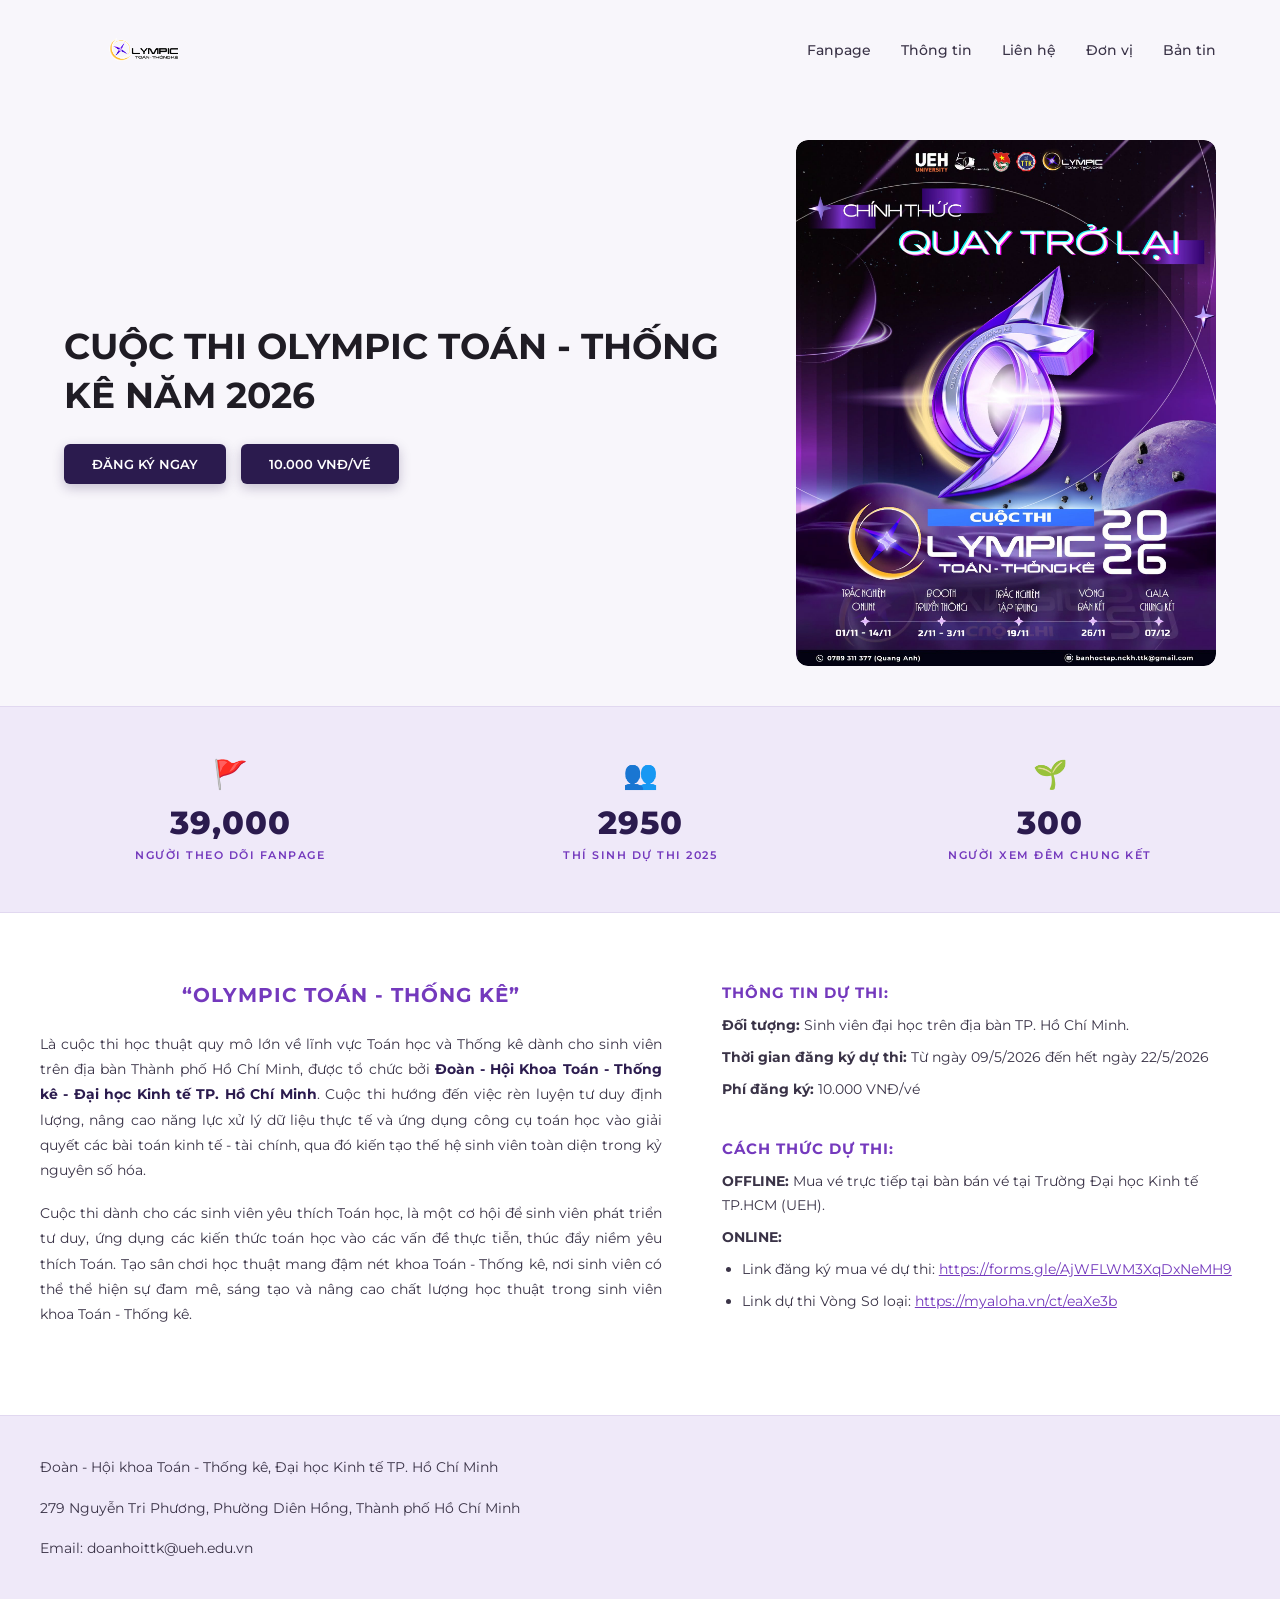
==== index.html @ d3aecaa6 "Update index.html" ====
<!DOCTYPE html>
<html lang="vi">
<head>
    <meta charset="UTF-8">
    <meta name="viewport" content="width=device-width, initial-scale=1.0">
    <title>OLYMPIC TOÁN - THỐNG KÊ 2026</title>
    <!-- Thêm font chữ Montserrat từ Google Fonts -->
    <link rel="preconnect" href="https://fonts.googleapis.com">
    <link rel="preconnect" href="https://fonts.gstatic.com" crossorigin>
    <link href="https://fonts.googleapis.com/css2?family=Montserrat:wght@400;500;600;700;800&display=swap" rel="stylesheet">
    <link rel="stylesheet" href="style.css">
</head>
<body>

<!-- Header: Chỉ hiển thị logo và thanh điều hướng -->
<header class="navbar">
    <a href="#" class="logo-area" aria-label="Olympic Toán - Thống kê">
        <img
            src="logo.png"
            alt="Logo Olympic Toán - Thống kê"
            class="logo-img"
        >
    </a>

    <nav aria-label="Menu chính">
        <ul class="nav-links">
            <li><a href="#fanpage">Fanpage</a></li>
            <li><a href="#thong-tin">Thông tin</a></li>
            <li><a href="#lien-he">Liên hệ</a></li>
            <li><a href="#don-vi">Đơn vị</a></li>
            <li><a href="#ban-tin">Bản tin</a></li>
        </ul>
    </nav>
</header>

    <!-- Nội dung chính -->
    <main class="main-content">
        <div class="hero-container">
            <div class="hero-text-box">
                <h1 class="page-title">
                    CUỘC THI OLYMPIC TOÁN - THỐNG KÊ NĂM 2026
                </h1>
                <!-- Cụm nút bấm -->
                <div class="action-buttons">
                    <a href="#dang-ky" class="btn btn-register">ĐĂNG KÝ NGAY</a>
                    <a href="#gia-ve" class="btn btn-price">10.000 VNĐ/VÉ</a>
                </div>
            </div>

            <!-- Poster cuộc thi -->
            <div class="poster-container">
                <img
                    src="poster.jpg"
                    alt="Poster cuộc thi Olympic Toán - Thống kê năm 2026"
                    class="poster-img"
                >
            </div>
        </div>
    </main>

</body>
    <!-- Section Thống kê / Con số ấn tượng -->
    <section class="stats-section">
        <div class="stats-container">
            <div class="stat-item">
                <span class="stat-icon">🚩</span>
                <h3 class="stat-number">39,000</h3>
                <p class="stat-label"> NGƯỜI THEO DÕI FANPAGE</p>
            </div>
            <div class="stat-item">
                <span class="stat-icon">👥</span>
                <h3 class="stat-number">2950</h3>
                <p class="stat-label">THÍ SINH DỰ THI 2025</p>
            </div>
            <div class="stat-item">
                <span class="stat-icon">🌱</span>
                <h3 class="stat-number">300</h3>
                <p class="stat-label"> NGƯỜI XEM ĐÊM CHUNG KẾT</p>
            </div>
        </div>
    </section>

    <!-- Section Thông tin chi tiết 2 cột -->
    <section id="thong-tin" class="info-section">
        <div class="info-container">
            <!-- Cột trái: Thông điệp / Slogan -->
            <div class="info-left">
                <h2 class="slogan-title">“OLYMPIC TOÁN - THỐNG KÊ”</h2>
                <p>Là cuộc thi học thuật quy mô lớn về lĩnh vực Toán học và Thống kê dành cho sinh viên trên địa bàn Thành phố Hồ Chí Minh, được tổ chức bởi <strong>Đoàn - Hội Khoa Toán - Thống kê - Đại học Kinh tế TP. Hồ Chí Minh</strong>. Cuộc thi hướng đến việc rèn luyện tư duy định lượng, nâng cao năng lực xử lý dữ liệu thực tế và ứng dụng công cụ toán học vào giải quyết các bài toán kinh tế - tài chính, qua đó kiến tạo thế hệ sinh viên toàn diện trong kỷ nguyên số hóa.
                <p>Cuộc thi dành cho các sinh viên yêu thích Toán học, là một cơ hội để sinh viên phát triển tư duy, ứng dụng các kiến thức toán học vào các vấn đề thực tiễn, thúc đẩy niềm yêu thích Toán. Tạo sân chơi học thuật mang đậm nét khoa Toán - Thống kê, nơi sinh viên có thể thể hiện sự đam mê, sáng tạo và nâng cao chất lượng học thuật trong sinh viên khoa Toán - Thống kê.</p>
            </div>

            <!-- Cột phải: Thông tin & Cách thức dự thi -->
            <div class="info-right">
                <div class="info-block">
                    <h3 class="block-title">THÔNG TIN DỰ THI:</h3>
                    <p><strong>Đối tượng:</strong> Sinh viên đại học trên địa bàn TP. Hồ Chí Minh.</p>
                    <p><strong>Thời gian đăng ký dự thi:</strong> Từ ngày 09/5/2026 đến hết ngày 22/5/2026</p>
                    <p><strong>Phí đăng ký:</strong> 10.000 VNĐ/vé</p>
                </div>

                <div class="info-block">
                    <h3 class="block-title">CÁCH THỨC DỰ THI:</h3>
                    <p><strong>OFFLINE:</strong> Mua vé trực tiếp tại bàn bán vé tại Trường Đại học Kinh tế TP.HCM (UEH).</p>
                    <p><strong>ONLINE:</strong></p>
                    <ul class="link-list">
                        <li>Link đăng ký mua vé dự thi: <a href="https://forms.gle/AjWFLWM3XqDxNeMH9" target="_blank" rel="noopener">https://forms.gle/AjWFLWM3XqDxNeMH9</a></li>
                        <li>Link dự thi Vòng Sơ loại: <a href="https://myaloha.vn/ct/eaXe3b" target="_blank" rel="noopener">https://myaloha.vn/ct/eaXe3b</a></li>
                    </ul>
                </div>
            </div>
        </div>
    </section>
</html>
<!-- Footer / Chân info -->
    <footer class="footer">
        <div class="footer-container">
            <div class="footer-item">
                <div class="footer-text">
                    <p>Đoàn - Hội khoa Toán - Thống kê, Đại học Kinh tế TP. Hồ Chí Minh</p>
                </div>
            </div>
            <div class="footer-item">
                <div class="footer-text">
                    <p>279 Nguyễn Tri Phương, Phường Diên Hồng, Thành phố Hồ Chí Minh</p>
                </div>
            </div>
            <div class="footer-item">
                <div class="footer-text">
                    <p>Email: doanhoittk@ueh.edu.vn</p>
                </div>
            </div>
        </div>
    </footer>
---- style.css ----
/* =========================================================
   BẢNG MÀU & THÔNG SỐ CHUNG  (muốn đổi màu cả trang -> sửa ở đây)
========================================================= */
:root {
    /* Nền sáng */
    --bg: #f8f6fb;            /* nền chính */
    --bg-white: #ffffff;
    --bg-purple-soft: #efe9f9; /* đệm tím nhạt chia giữa các phần */
    --border: #e1d8f0;

    /* Chữ */
    --text: #3a3347;
    --title: #1f1c24;

    /* Tím */
    --accent: #7439bd;         /* màu nhấn: tiêu đề, icon, link */
    --accent-dark: #2b1b4e;    /* nút, số liệu */
    --accent-hover: #3f2870;

    /* Kích thước dùng chung */
    --container: 1200px;
    --section-py: 70px;
    --gutter: 24px;
    --radius: 6px;
}


/* =========================
   CÀI ĐẶT CHUNG
========================= */
* { margin: 0; padding: 0; box-sizing: border-box; }

html { scroll-behavior: smooth; }

body {
    font-family: 'Montserrat', sans-serif;
    background-color: var(--bg);
    color: var(--text);
    min-height: 100vh;
    display: flex;
    flex-direction: column;
}

img { max-width: 100%; }

/* Khung nội dung dùng chung cho mọi phần */
.navbar,
.main-content,
.stats-container,
.info-container,
.footer-container {
    width: 100%;
    max-width: var(--container);
    margin: 0 auto;
}


/* =========================
   HEADER - LOGO VÀ MENU
========================= */
.navbar {
    padding: 10px var(--gutter);
    display: flex;
    align-items: center;
    justify-content: space-between;
    gap: 20px;
}

.logo-area {
    display: flex;
    align-items: center;
    gap: 10px;
    text-decoration: none;
    color: inherit;
    flex-shrink: 0;
}

.logo-img {
    width: 160px;
    height: 80px;
    object-fit: contain;
}

.nav-links {
    display: flex;
    align-items: center;
    justify-content: flex-end;
    gap: 30px;
    list-style: none;
}

.nav-links a {
    display: inline-block;
    padding: 5px 0;
    font-size: 14px;
    font-weight: 500;
    color: var(--text);
    text-decoration: none;
    transition: color .2s ease;
}

.nav-links a:hover { color: var(--accent); }


/* =========================
   HERO (2 CỘT)
========================= */
.main-content {
    padding: 40px var(--gutter);
    flex: 1;
    display: flex;
    align-items: center;
}

.hero-container {
    width: 100%;
    display: flex;
    align-items: center;
    justify-content: space-between;
    gap: 60px;
}

.hero-text-box { flex: 1; text-align: left; }

.page-title {
    margin: 0 0 24px;
    font-size: 36px;
    line-height: 1.35;
    font-weight: 700;
    color: var(--title);
}

.action-buttons {
    display: flex;
    gap: 15px;
    align-items: center;
}

/* Cả 2 nút dùng chung 1 kiểu */
.btn {
    display: inline-block;
    padding: 12px 28px;
    font-family: 'Montserrat', sans-serif;
    font-size: 13px;
    font-weight: 600;
    text-decoration: none;
    border-radius: var(--radius);
    background-color: var(--accent-dark);
    color: #ffffff;
    box-shadow: 0 4px 12px rgba(43, 27, 78, .25);
    transition: all .2s ease;
    text-align: center;
}

.btn:hover { background-color: var(--accent-hover); }

/* Poster */
.poster-container {
    flex: 1;
    max-width: 420px;
    margin: 0 auto;
    border-radius: 12px;
    overflow: hidden;
}

.poster-img {
    display: block;
    width: 100%;
    height: auto;
    object-fit: contain;
    border-radius: 12px;
}


/* =========================
   THỐNG KÊ  (đệm tím nhạt chia giữa hero và thông tin)
========================= */
.stats-section {
    width: 100%;
    background-color: var(--bg-purple-soft);
    border-top: 1px solid var(--border);
    border-bottom: 1px solid var(--border);
    padding: 50px var(--gutter);
}

.stats-container {
    display: flex;
    justify-content: space-around;
    align-items: stretch;
    flex-wrap: wrap;
    gap: 30px;
}

.stat-item {
    flex: 1;
    min-width: 200px;
    text-align: center;
}

.stat-icon {
    display: block;
    margin-bottom: 12px;
    font-size: 28px;
    color: var(--accent);
}

.stat-number {
    margin-bottom: 6px;
    font-size: 32px;
    font-weight: 800;
    letter-spacing: 1px;
    color: var(--accent-dark);
}

.stat-label {
    font-size: 11px;
    font-weight: 600;
    letter-spacing: 1.5px;
    text-transform: uppercase;
    color: var(--accent);
}


/* =========================
   THÔNG TIN 2 CỘT
========================= */
.info-section {
    width: 100%;
    background-color: var(--bg-white);
    padding: var(--section-py) var(--gutter);
}

.info-container {
    display: flex;
    gap: 60px;
    justify-content: space-between;
}

.info-left  { flex: 1.2; }
.info-right { flex: 1; display: flex; flex-direction: column; gap: 30px; }

/* Tiêu đề dùng chung cho cả 2 cột */
.slogan-title,
.block-title {
    color: var(--accent);
    font-weight: 700;
    letter-spacing: 1px;
}

.slogan-title {
    font-size: 20px;
    text-align: center;
    margin-bottom: 25px;
}

.block-title {
    font-size: 15px;
    margin-bottom: 12px;
}

.info-left p {
    margin-bottom: 18px;
    font-size: 14px;
    line-height: 1.8;
    text-align: justify;
    color: var(--text);
}

.info-left strong { color: var(--accent-dark); }

.info-block p,
.link-list li {
    margin-bottom: 8px;
    font-size: 14px;
    line-height: 1.7;
    color: var(--text);
}

.link-list {
    list-style-type: disc;
    padding-left: 20px;
    margin-top: 6px;
}

.link-list a {
    color: var(--accent);
    text-decoration: underline;
    word-break: break-all;
}

.link-list a:hover { color: var(--accent-dark); }


/* =========================
   FOOTER  (đệm tím nhạt)
========================= */
.footer {
    width: 100%;
    background-color: var(--bg-purple-soft);
    border-top: 1px solid var(--border);
    padding: 40px var(--gutter);
    font-family: 'Montserrat', sans-serif;
}

.footer-container {
    display: flex;
    flex-direction: column;
    gap: 18px;
}

.footer-item {
    display: flex;
    align-items: flex-start;
    gap: 15px;
    font-size: 14px;
    line-height: 1.6;
    color: var(--text);
}

.footer-icon {
    margin-top: 2px;
    font-size: 16px;
    flex-shrink: 0;
    color: var(--accent);
}

.footer-text p { margin: 0; }


/* =========================
   RESPONSIVE - MÁY TÍNH BẢNG
========================= */
@media (max-width: 900px) {
    :root { --section-py: 50px; }

    .hero-container {
        flex-direction: column;
        text-align: center;
        gap: 40px;
    }
    .hero-text-box { text-align: center; }
    .action-buttons { justify-content: center; }
    .page-title { font-size: 28px; }
    .poster-container { max-width: 350px; }

    .info-container { flex-direction: column; gap: 40px; }
    .info-left p { text-align: left; }
    .stats-container { gap: 25px; }
}


/* =========================
   RESPONSIVE - ĐIỆN THOẠI
========================= */
@media (max-width: 600px) {
    :root { --gutter: 20px; --section-py: 40px; }

    .navbar { flex-direction: column; gap: 15px; }
    .logo-img { width: 140px; height: 70px; }

    .nav-links { gap: 15px; flex-wrap: wrap; justify-content: center; }
    .nav-links a { font-size: 13px; }

    .page-title { font-size: 22px; }

    .action-buttons { flex-direction: column; width: 100%; }
    .btn { width: 100%; }
    .poster-container { max-width: 280px; }

    .stat-item { min-width: 140px; }
    .stat-number { font-size: 26px; }

    .footer-item { font-size: 13px; gap: 12px; }
}
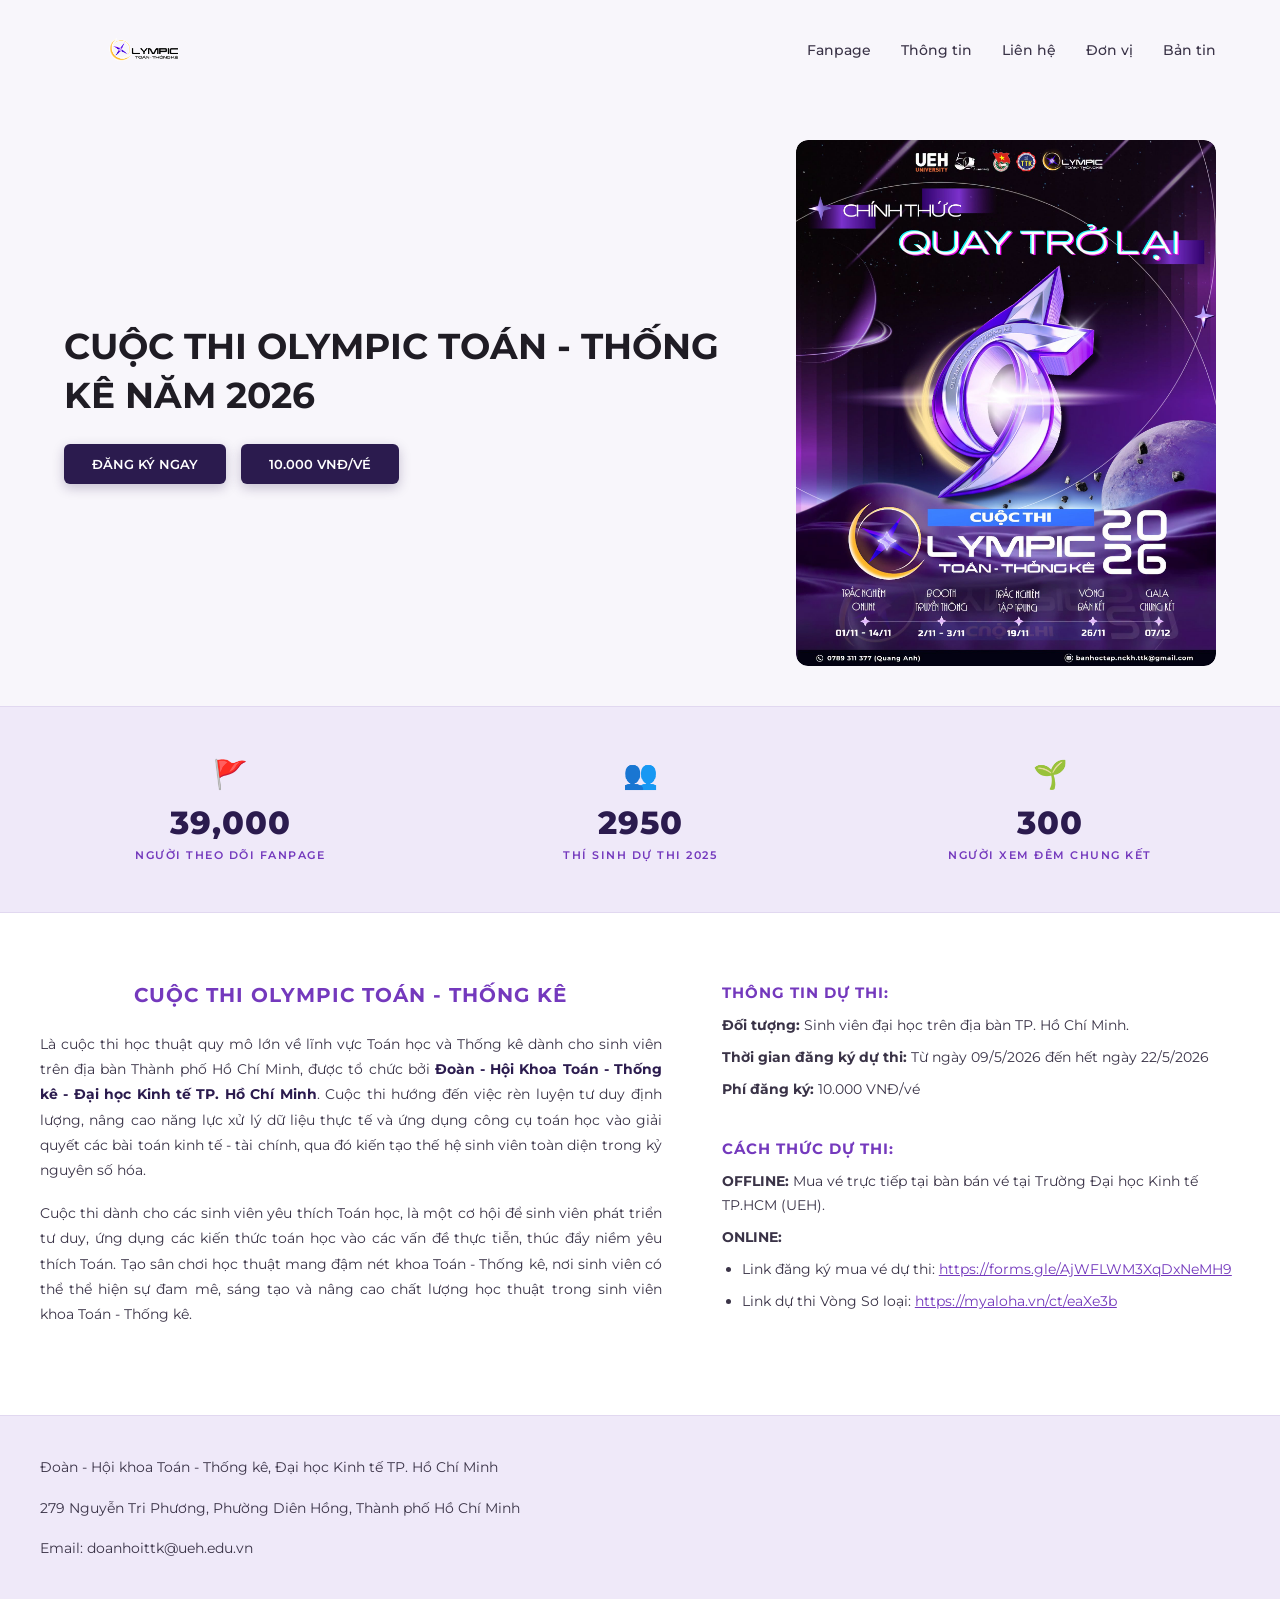
==== commit bcb36d76: "Update index.html" ====
--- a/index.html
+++ b/index.html
@@ -85,7 +85,7 @@
         <div class="info-container">
             <!-- Cột trái: Thông điệp / Slogan -->
             <div class="info-left">
-                <h2 class="slogan-title">“OLYMPIC TOÁN - THỐNG KÊ”</h2>
+                <h2 class="slogan-title">CUỘC THI OLYMPIC TOÁN - THỐNG KÊ</h2>
                 <p>Là cuộc thi học thuật quy mô lớn về lĩnh vực Toán học và Thống kê dành cho sinh viên trên địa bàn Thành phố Hồ Chí Minh, được tổ chức bởi <strong>Đoàn - Hội Khoa Toán - Thống kê - Đại học Kinh tế TP. Hồ Chí Minh</strong>. Cuộc thi hướng đến việc rèn luyện tư duy định lượng, nâng cao năng lực xử lý dữ liệu thực tế và ứng dụng công cụ toán học vào giải quyết các bài toán kinh tế - tài chính, qua đó kiến tạo thế hệ sinh viên toàn diện trong kỷ nguyên số hóa.
                 <p>Cuộc thi dành cho các sinh viên yêu thích Toán học, là một cơ hội để sinh viên phát triển tư duy, ứng dụng các kiến thức toán học vào các vấn đề thực tiễn, thúc đẩy niềm yêu thích Toán. Tạo sân chơi học thuật mang đậm nét khoa Toán - Thống kê, nơi sinh viên có thể thể hiện sự đam mê, sáng tạo và nâng cao chất lượng học thuật trong sinh viên khoa Toán - Thống kê.</p>
             </div>
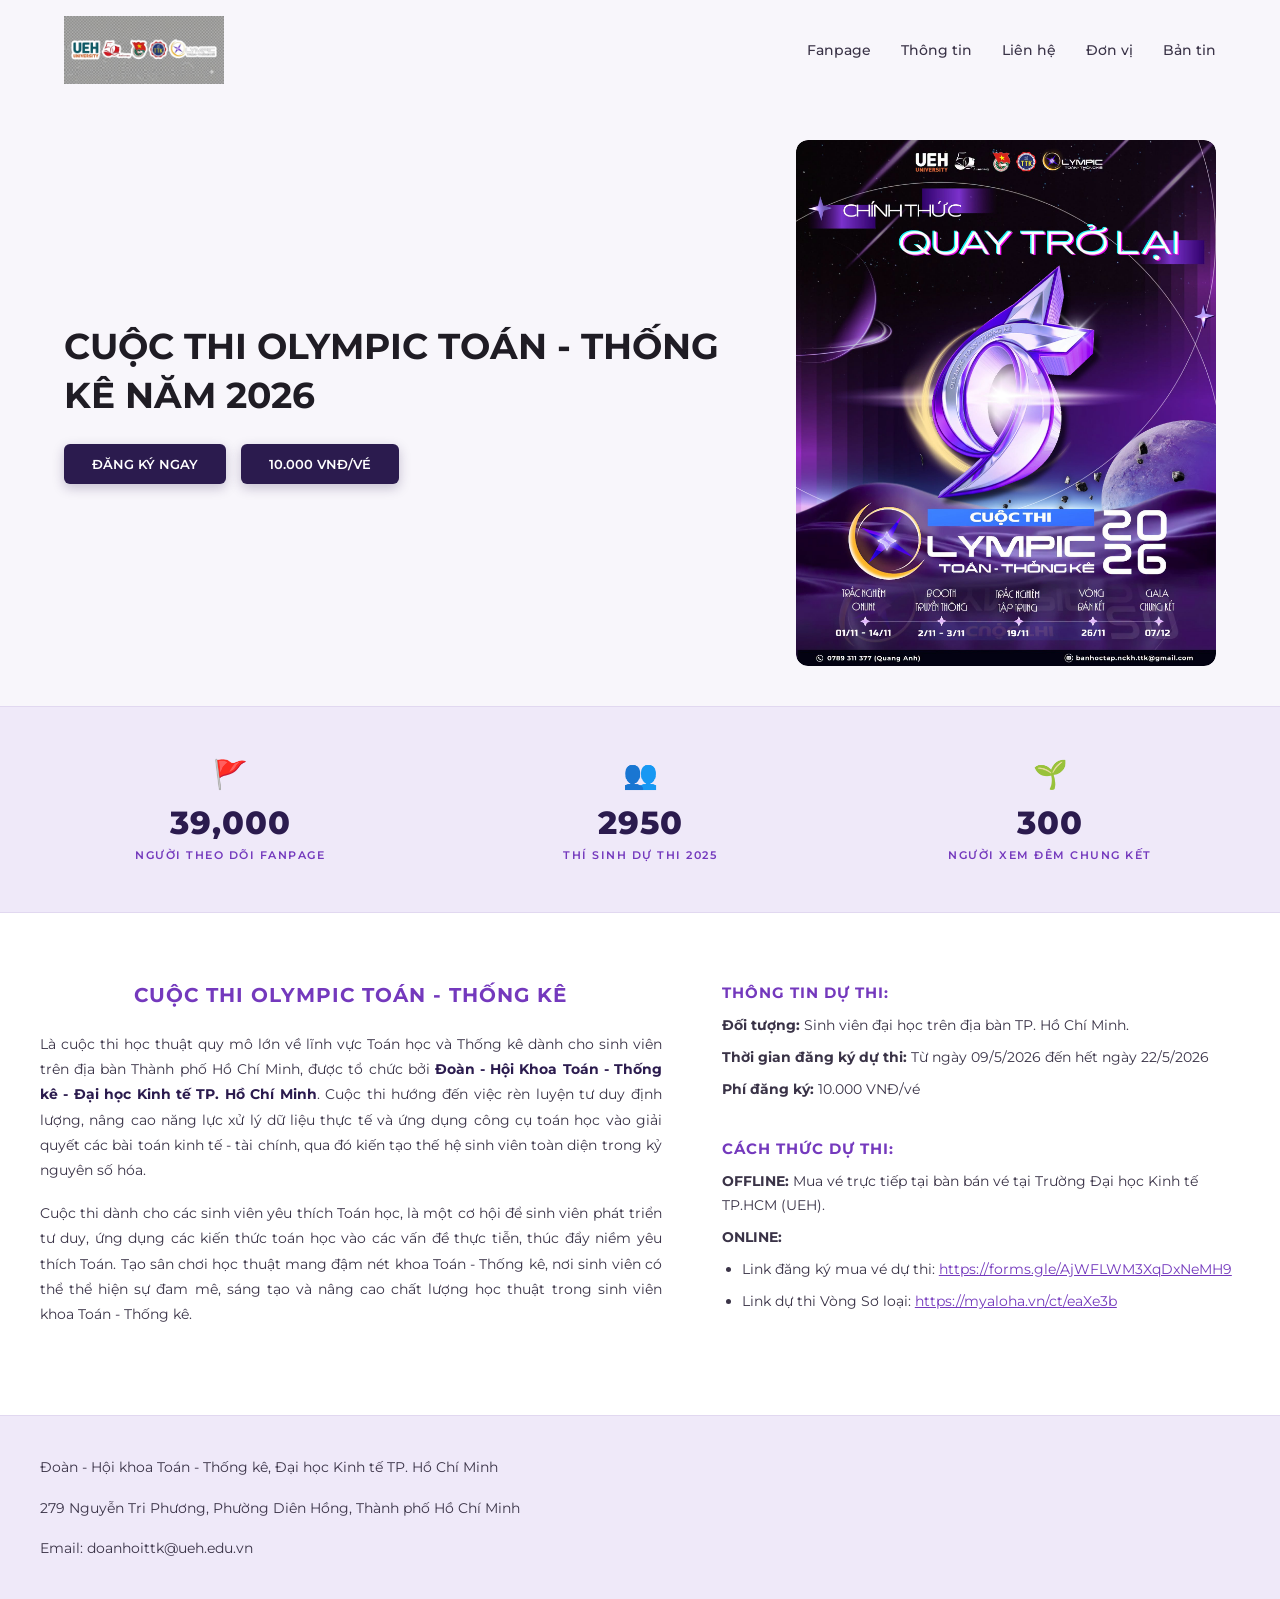
==== commit 4bd3d8ef: "Update index.html" ====
--- a/index.html
+++ b/index.html
@@ -24,7 +24,7 @@
 
     <nav aria-label="Menu chính">
         <ul class="nav-links">
-            <li><a href="#fanpage">Fanpage</a></li>
+            <li><a href="https://www.facebook.com/doanhoi.ttk">Fanpage</a></li>
             <li><a href="#thong-tin">Thông tin</a></li>
             <li><a href="#lien-he">Liên hệ</a></li>
             <li><a href="#don-vi">Đơn vị</a></li>
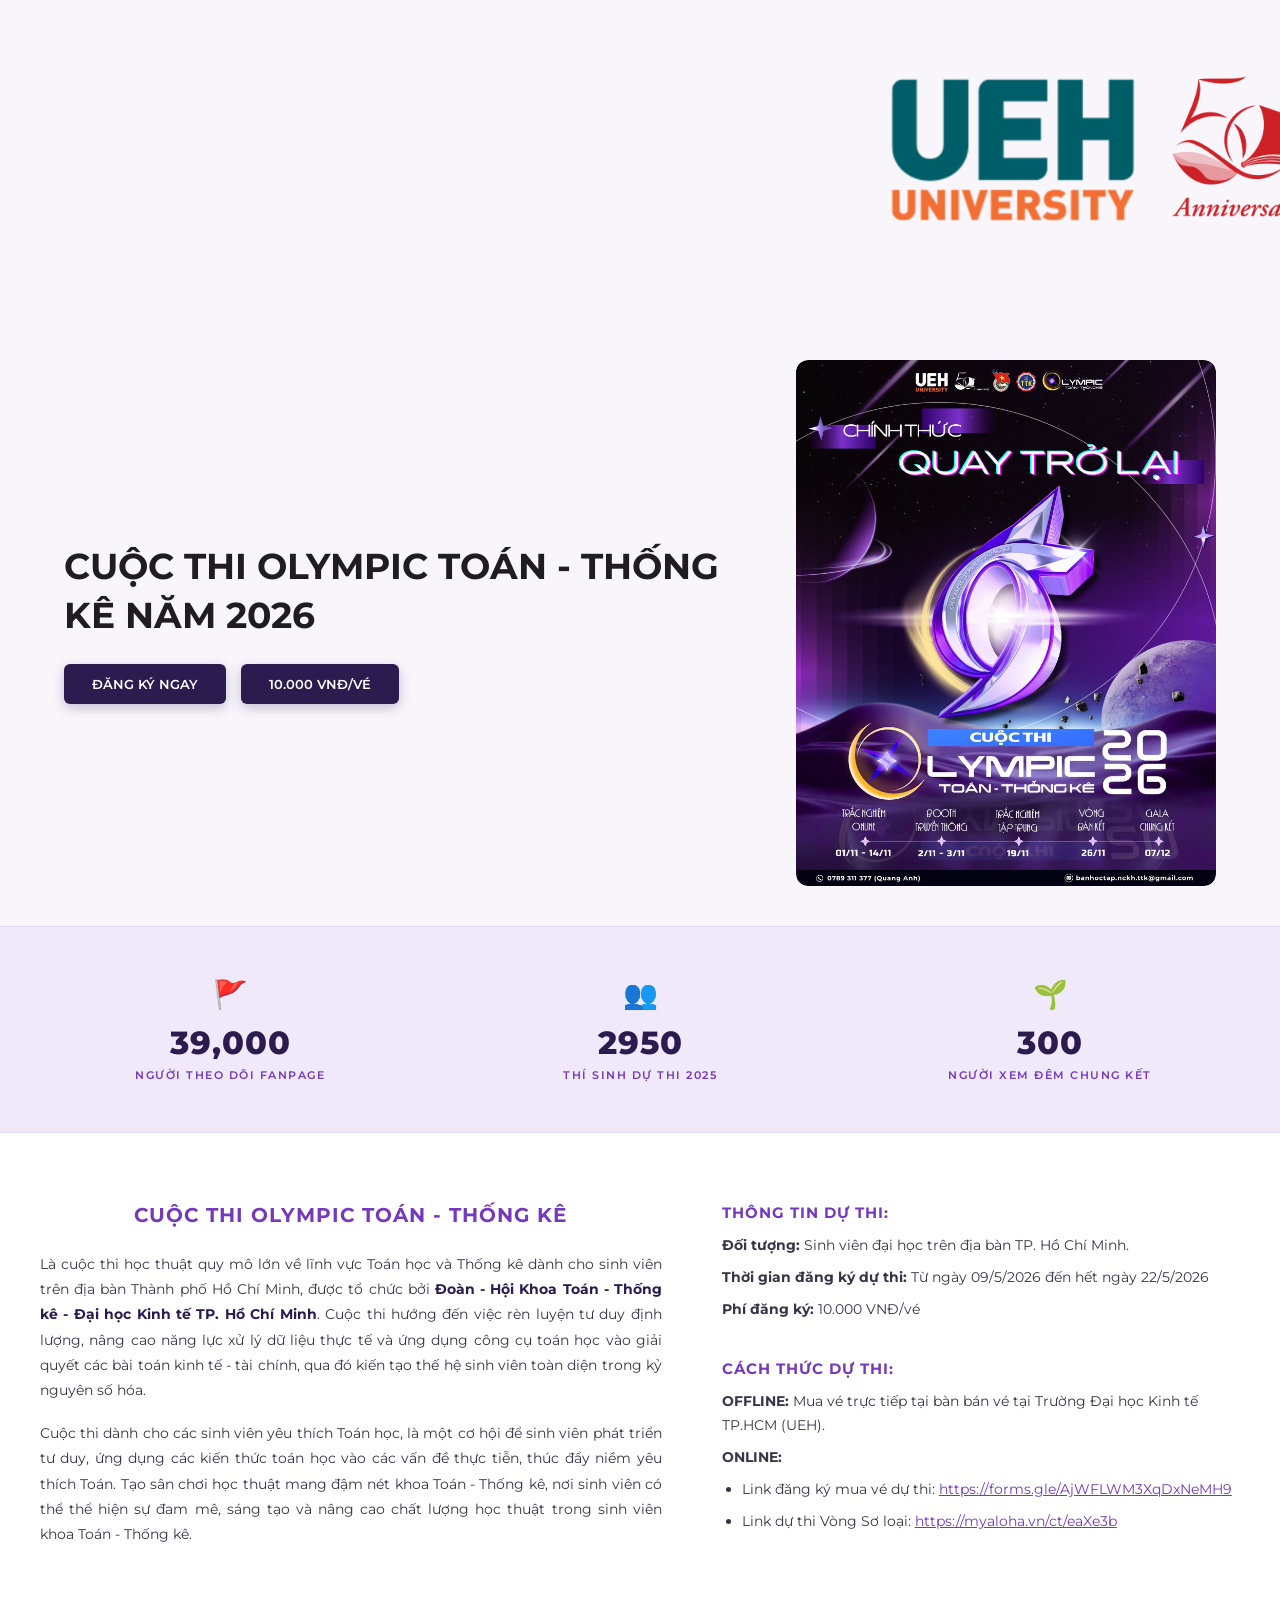
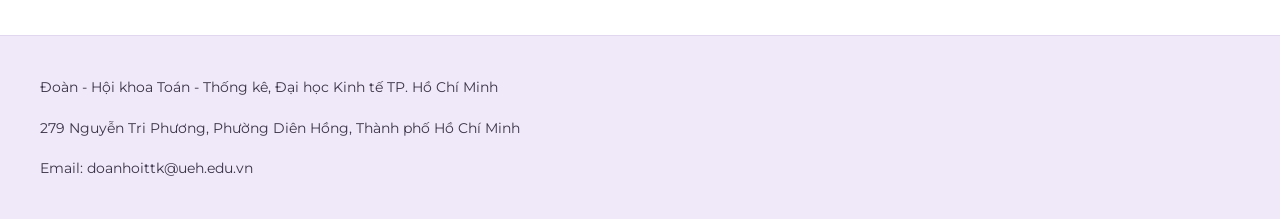
==== commit 8ec282fc: "Update index.html" ====
--- a/index.html
+++ b/index.html
@@ -28,7 +28,7 @@
             <li><a href="#thong-tin">Thông tin</a></li>
             <li><a href="#lien-he">Liên hệ</a></li>
             <li><a href="#don-vi">Đơn vị</a></li>
-            <li><a href="#ban-tin">Bản tin</a></li>
+            <li><a href="https://github.com/thaolehoanghuongwork-rgb/OLYMPIC-TTK/blob/main/bantin.html">Bản tin</a></li>
         </ul>
     </nav>
 </header>
--- a/style.css
+++ b/style.css
@@ -76,8 +76,8 @@
 }
 
 .logo-img {
-    width: 160px;
-    height: 80px;
+    width: 3000px;
+    height: 300px;
     object-fit: contain;
 }
 
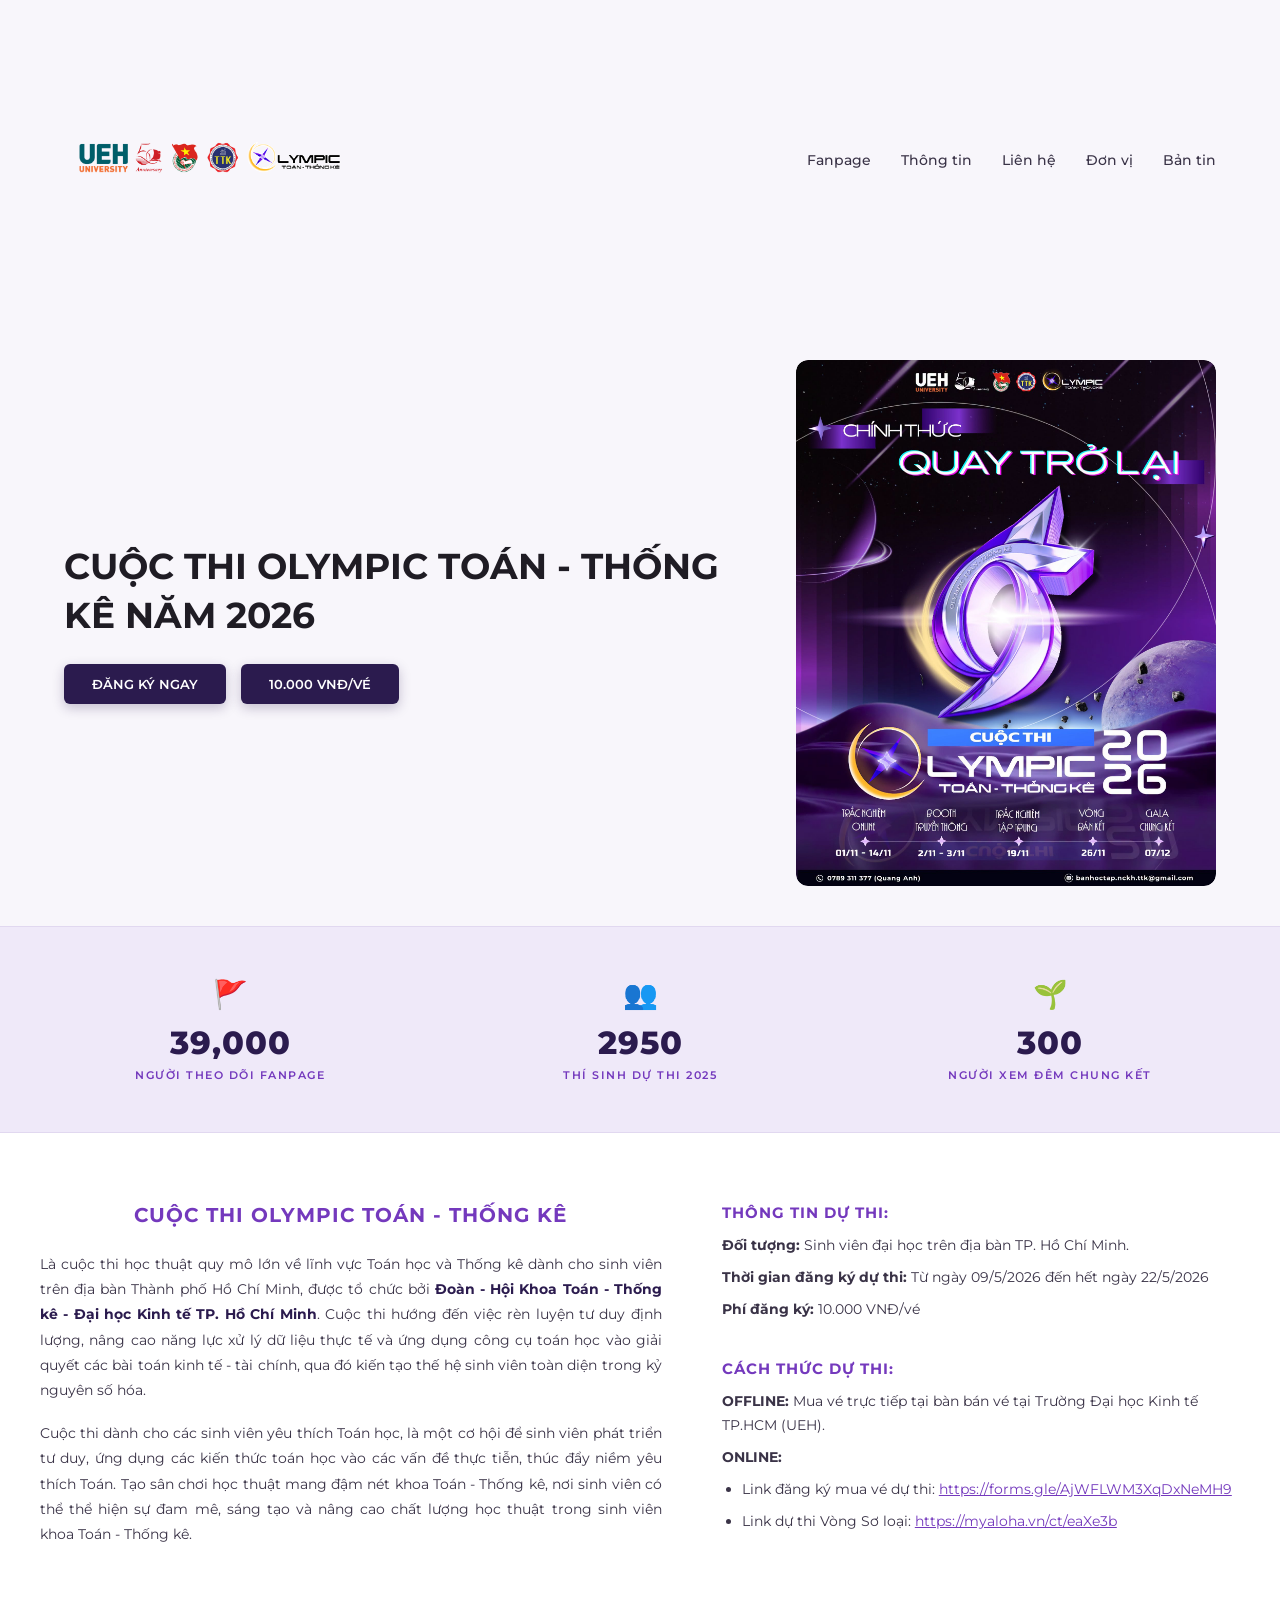
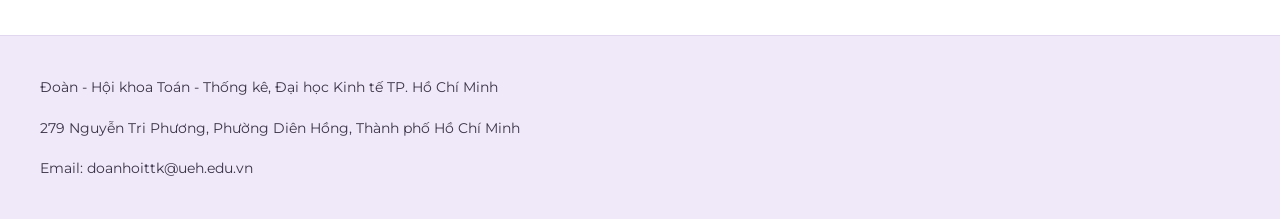
==== commit 14fb36a1: "Update index.html" ====
--- a/index.html
+++ b/index.html
@@ -28,7 +28,7 @@
             <li><a href="#thong-tin">Thông tin</a></li>
             <li><a href="#lien-he">Liên hệ</a></li>
             <li><a href="#don-vi">Đơn vị</a></li>
-            <li><a href="https://github.com/thaolehoanghuongwork-rgb/OLYMPIC-TTK/blob/main/bantin.html">Bản tin</a></li>
+            <li><a href="bantin.html">Bản tin</a></li>
         </ul>
     </nav>
 </header>
--- a/style.css
+++ b/style.css
@@ -76,7 +76,7 @@
 }
 
 .logo-img {
-    width: 3000px;
+    width: 300px;
     height: 300px;
     object-fit: contain;
 }
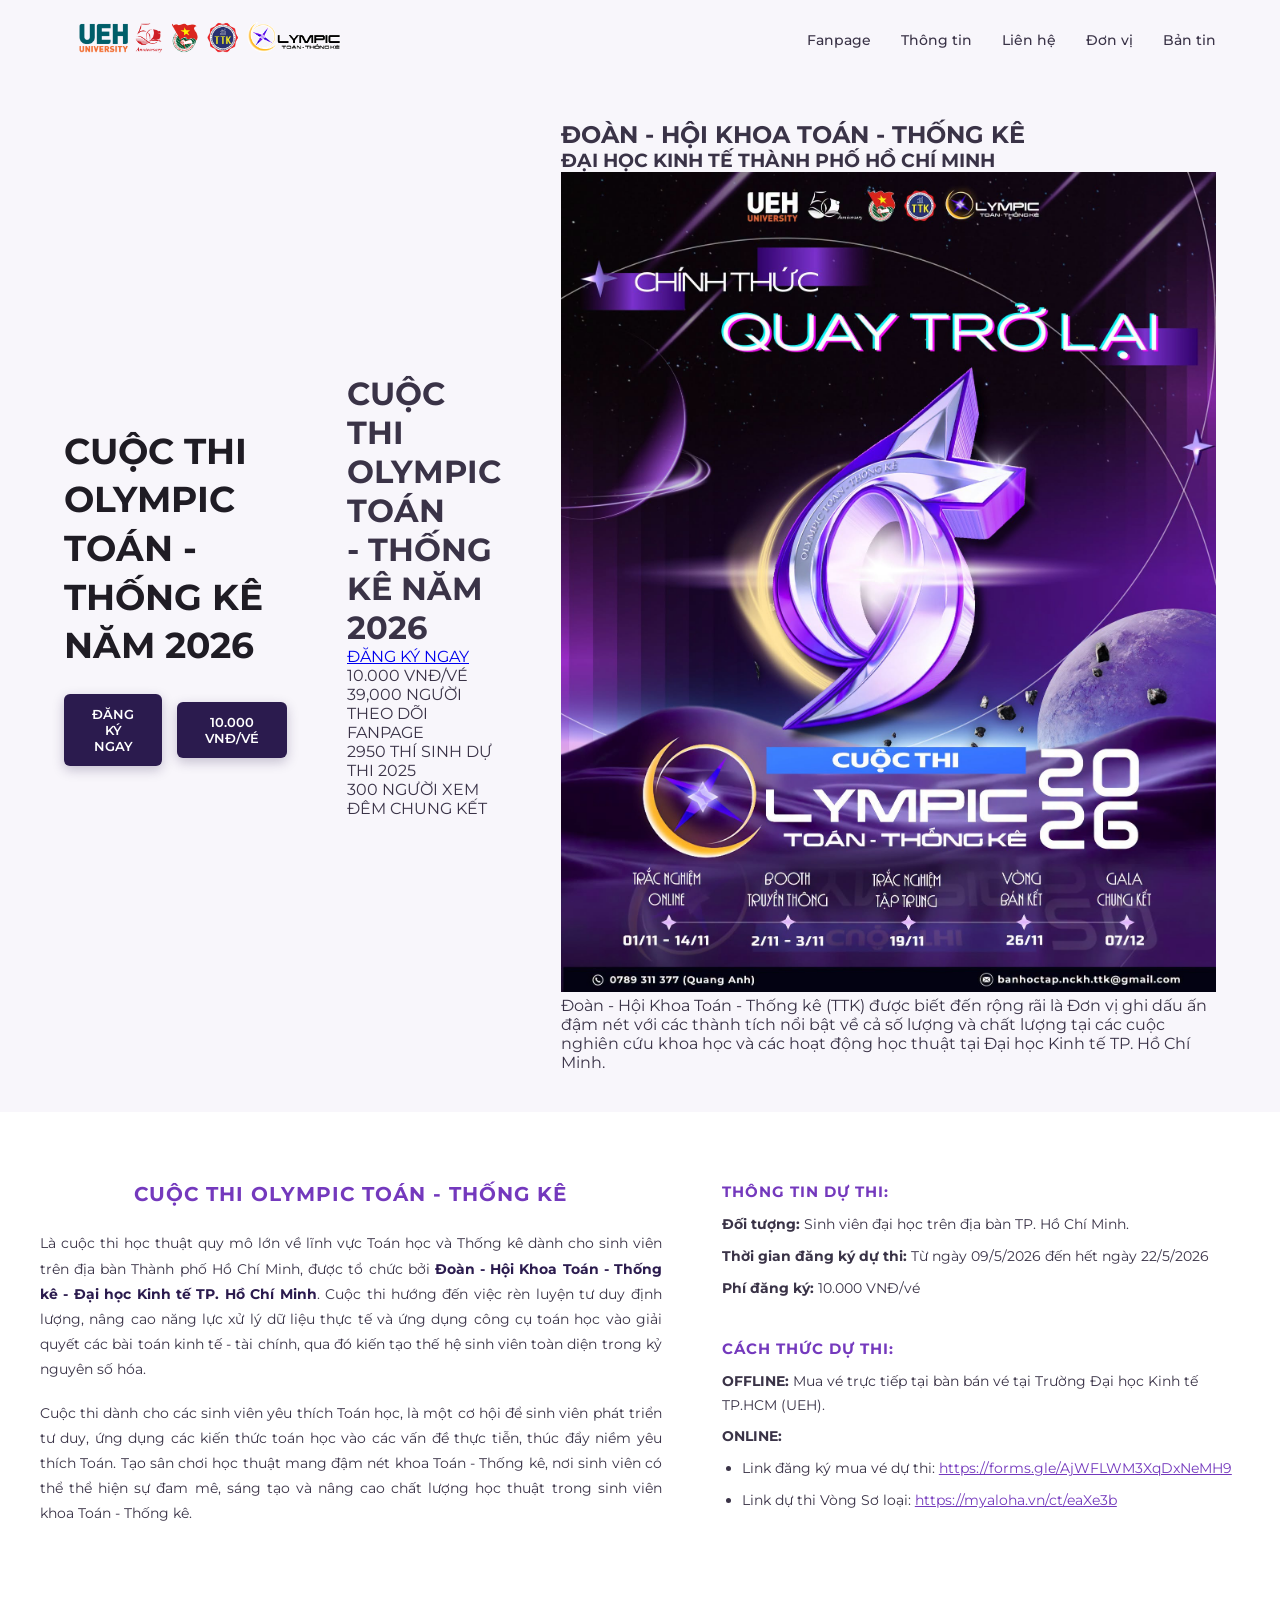
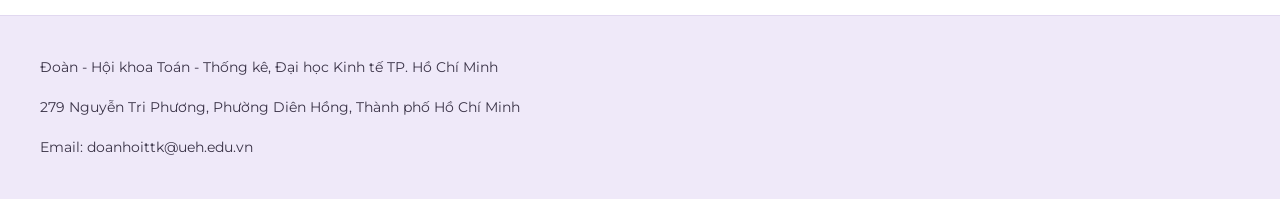
==== commit baecb52e: "Update index.html" ====
--- a/index.html
+++ b/index.html
@@ -47,38 +47,86 @@
                 </div>
             </div>
 
-            <!-- Poster cuộc thi -->
-            <div class="poster-container">
-                <img
-                    src="poster.jpg"
-                    alt="Poster cuộc thi Olympic Toán - Thống kê năm 2026"
-                    class="poster-img"
-                >
+<!-- CỘT TRÁI: Nội dung + Hiệu ứng Typing + Nút + Khối thống kê -->
+            <div class="lg:col-span-6 flex flex-col justify-between h-full space-y-8">
+                <div>
+                    <!-- Tiêu đề với hiệu ứng Typing -->
+                    <div class="mb-6">
+                        <h1 class="text-3xl md:text-4xl font-extrabold text-gray-900 uppercase leading-snug tracking-wide">
+                            <span class="typing-effect">CUỘC THI OLYMPIC TOÁN</span><br>
+                            <span class="text-purple-900">- THỐNG KÊ NĂM 2026</span>
+                        </h1>
+                    </div>
+
+                    <!-- Nút hành động -->
+                    <div class="flex flex-wrap gap-4 mb-8">
+                        <a href="#dang-ky" class="bg-[#2c1a4d] hover:bg-purple-950 text-white font-semibold text-xs tracking-wider uppercase px-6 py-3 rounded shadow-md transition transform hover:-translate-y-0.5">
+                            ĐĂNG KÝ NGAY
+                        </a>
+                        <span class="bg-[#2c1a4d] text-white font-semibold text-xs tracking-wider uppercase px-6 py-3 rounded shadow-md flex items-center">
+                            10.000 VNĐ/VÉ
+                        </span>
+                    </div>
+                </div>
+
+                <!-- KHỐI THỐNG KÊ (Dưới nội dung bên trái) -->
+                <div class="bg-[#f0e8ff] rounded-xl p-6 shadow-sm border border-purple-100 mt-auto">
+                    <div class="grid grid-cols-3 gap-2 text-center">
+                        <!-- Thống kê 1 -->
+                        <div class="flex flex-col items-center">
+                            <i class="fa-solid fa-flag text-red-500 text-sm mb-1"></i>
+                            <span class="text-xl md:text-2xl font-bold text-gray-900">39,000</span>
+                            <span class="text-[10px] md:text-xs text-purple-900 uppercase font-semibold mt-1">NGƯỜI THEO DÕI FANPAGE</span>
+                        </div>
+                        <!-- Thống kê 2 -->
+                        <div class="flex flex-col items-center border-x border-purple-200 px-2">
+                            <i class="fa-solid fa-users text-purple-800 text-sm mb-1"></i>
+                            <span class="text-xl md:text-2xl font-bold text-gray-900">2950</span>
+                            <span class="text-[10px] md:text-xs text-purple-900 uppercase font-semibold mt-1">THÍ SINH DỰ THI 2025</span>
+                        </div>
+                        <!-- Thống kê 3 -->
+                        <div class="flex flex-col items-center">
+                            <i class="fa-solid fa-seedling text-emerald-600 text-sm mb-1"></i>
+                            <span class="text-xl md:text-2xl font-bold text-gray-900">300</span>
+                            <span class="text-[10px] md:text-xs text-purple-900 uppercase font-semibold mt-1">NGƯỜI XEM ĐÊM CHUNG KẾT</span>
+                        </div>
+                    </div>
+                </div>
             </div>
+
+            <!-- CỘT PHẢI: Poster Cuộc Thi -->
+            <div class="lg:col-span-6 flex justify-center lg:justify-end">
+                <div class="w-full max-w-md lg:max-w-none rounded-2xl overflow-hidden shadow-2xl border border-gray-100 transition transform hover:scale-[1.01] duration-300">
+                    <img src="poster.jpg" alt="Poster Cuộc thi Olympic Toán - Thống kê 2026" class="w-full h-auto object-cover">
+                </div>
+            </div>
+
         </div>
+
+        <!-- ĐƠN VỊ TỔ CHỨC / ĐOÀN - HỘI SECTION -->
+        <section id="don-vi" class="mt-20 text-center">
+            <h2 class="text-xl md:text-2xl font-bold text-gray-800 uppercase tracking-wide mb-1">
+                ĐOÀN - HỘI KHOA TOÁN - THỐNG KÊ
+            </h2>
+            <h3 class="text-base md:text-lg font-semibold text-gray-700 uppercase tracking-wide mb-8">
+                ĐẠI HỌC KINH TẾ THÀNH PHỐ HỒ CHÍ MINH
+            </h3>
+
+            <div class="max-w-4xl mx-auto relative px-4">
+                <!-- Tấm ảnh tập thể Đội ngũ -->
+                <div class="relative z-10 max-w-2xl mx-auto rounded-2xl overflow-hidden shadow-xl border-4 border-white mb-[-2.5rem]">
+                    <img src="poster.jpg" alt="Hình ảnh Đoàn - Hội Khoa Toán - Thống kê" class="w-full h-auto object-cover">
+                </div>
+
+                <!-- Thẻ mô tả màu tím nhạt làm nền phía sau -->
+                <div class="bg-[#f0e8ff] pt-14 pb-8 px-6 md:px-12 rounded-2xl text-center shadow-sm">
+                    <p class="text-gray-700 text-sm md:text-base leading-relaxed max-w-3xl mx-auto">
+                        Đoàn - Hội Khoa Toán - Thống kê (TTK) được biết đến rộng rãi là Đơn vị ghi dấu ấn đậm nét với các thành tích nổi bật về cả số lượng và chất lượng tại các cuộc nghiên cứu khoa học và các hoạt động học thuật tại Đại học Kinh tế TP. Hồ Chí Minh.
+                    </p>
+                </div>
+            </div>
+        </section>
     </main>
-
-</body>
-    <!-- Section Thống kê / Con số ấn tượng -->
-    <section class="stats-section">
-        <div class="stats-container">
-            <div class="stat-item">
-                <span class="stat-icon">🚩</span>
-                <h3 class="stat-number">39,000</h3>
-                <p class="stat-label"> NGƯỜI THEO DÕI FANPAGE</p>
-            </div>
-            <div class="stat-item">
-                <span class="stat-icon">👥</span>
-                <h3 class="stat-number">2950</h3>
-                <p class="stat-label">THÍ SINH DỰ THI 2025</p>
-            </div>
-            <div class="stat-item">
-                <span class="stat-icon">🌱</span>
-                <h3 class="stat-number">300</h3>
-                <p class="stat-label"> NGƯỜI XEM ĐÊM CHUNG KẾT</p>
-            </div>
-        </div>
-    </section>
 
     <!-- Section Thông tin chi tiết 2 cột -->
     <section id="thong-tin" class="info-section">
--- a/style.css
+++ b/style.css
@@ -76,8 +76,8 @@
 }
 
 .logo-img {
-    width: 300px;
-    height: 300px;
+    width: auto;
+    height: 60px;
     object-fit: contain;
 }
 
